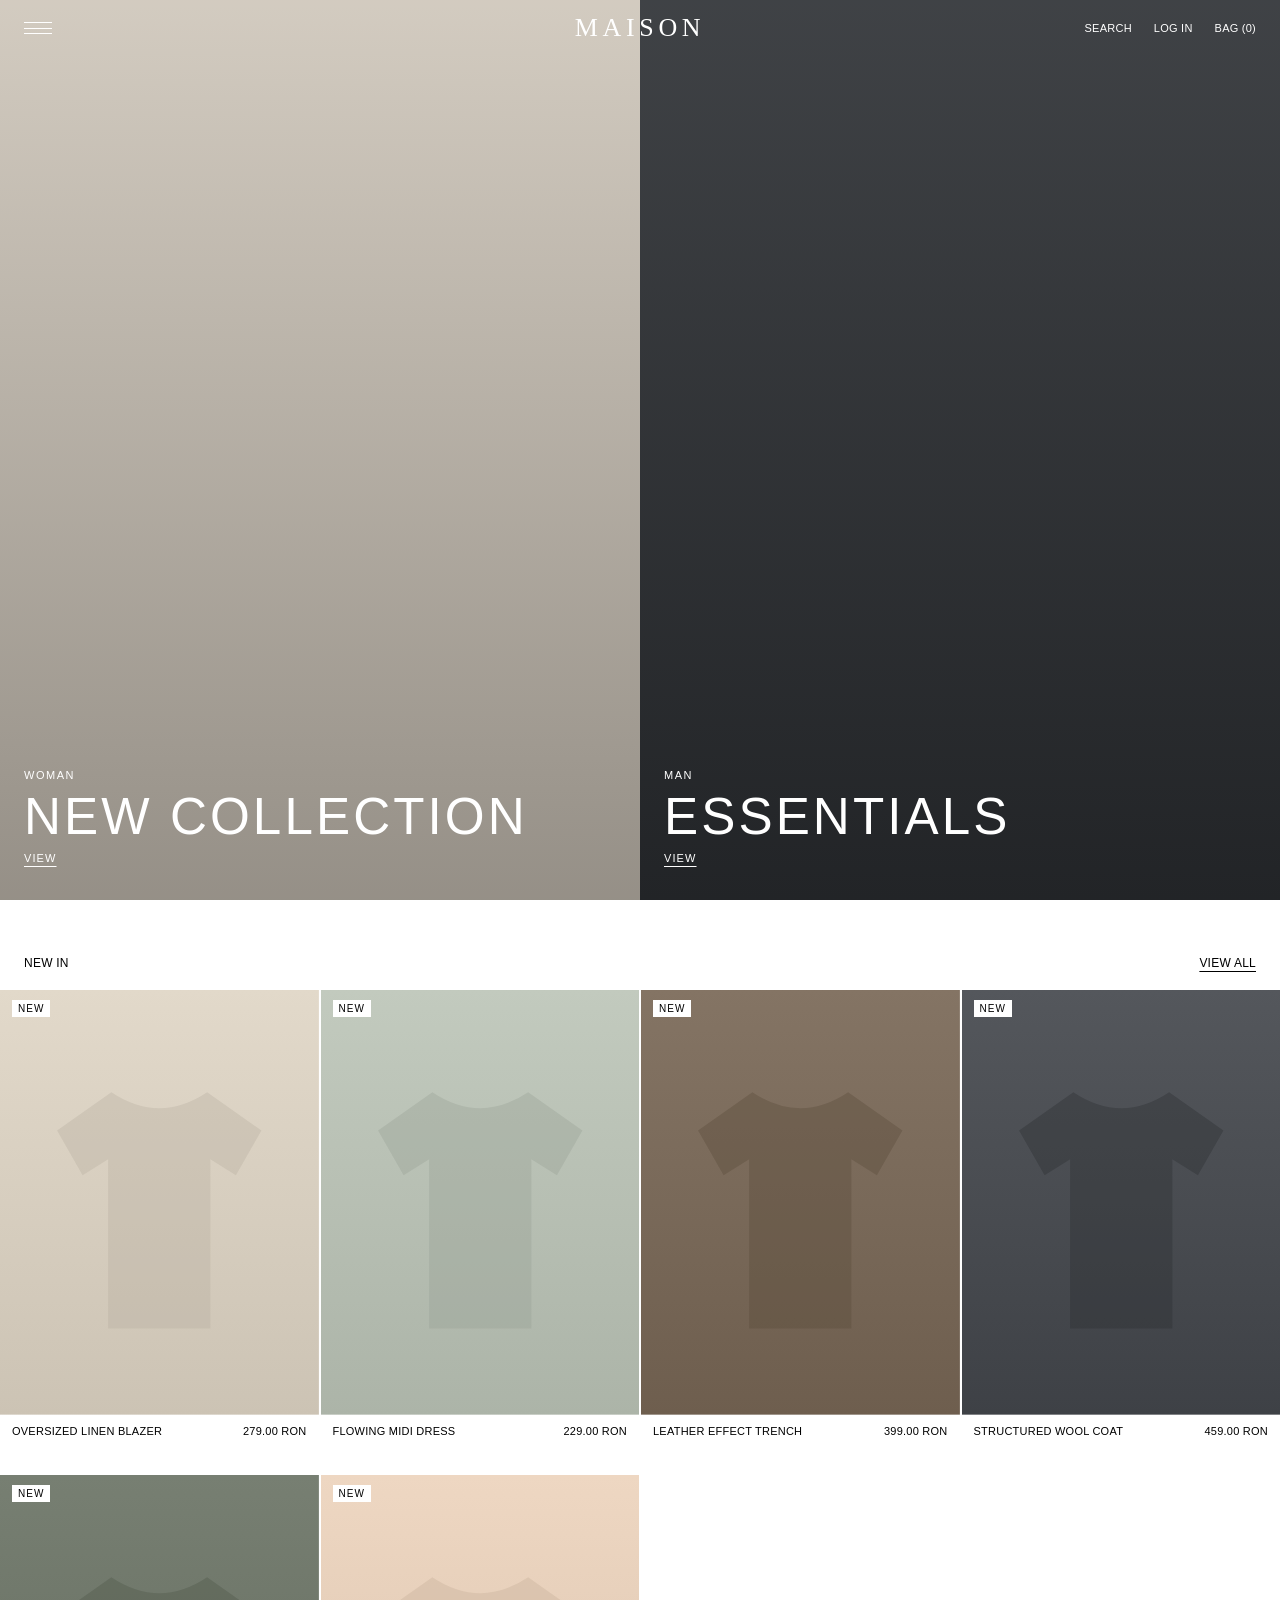
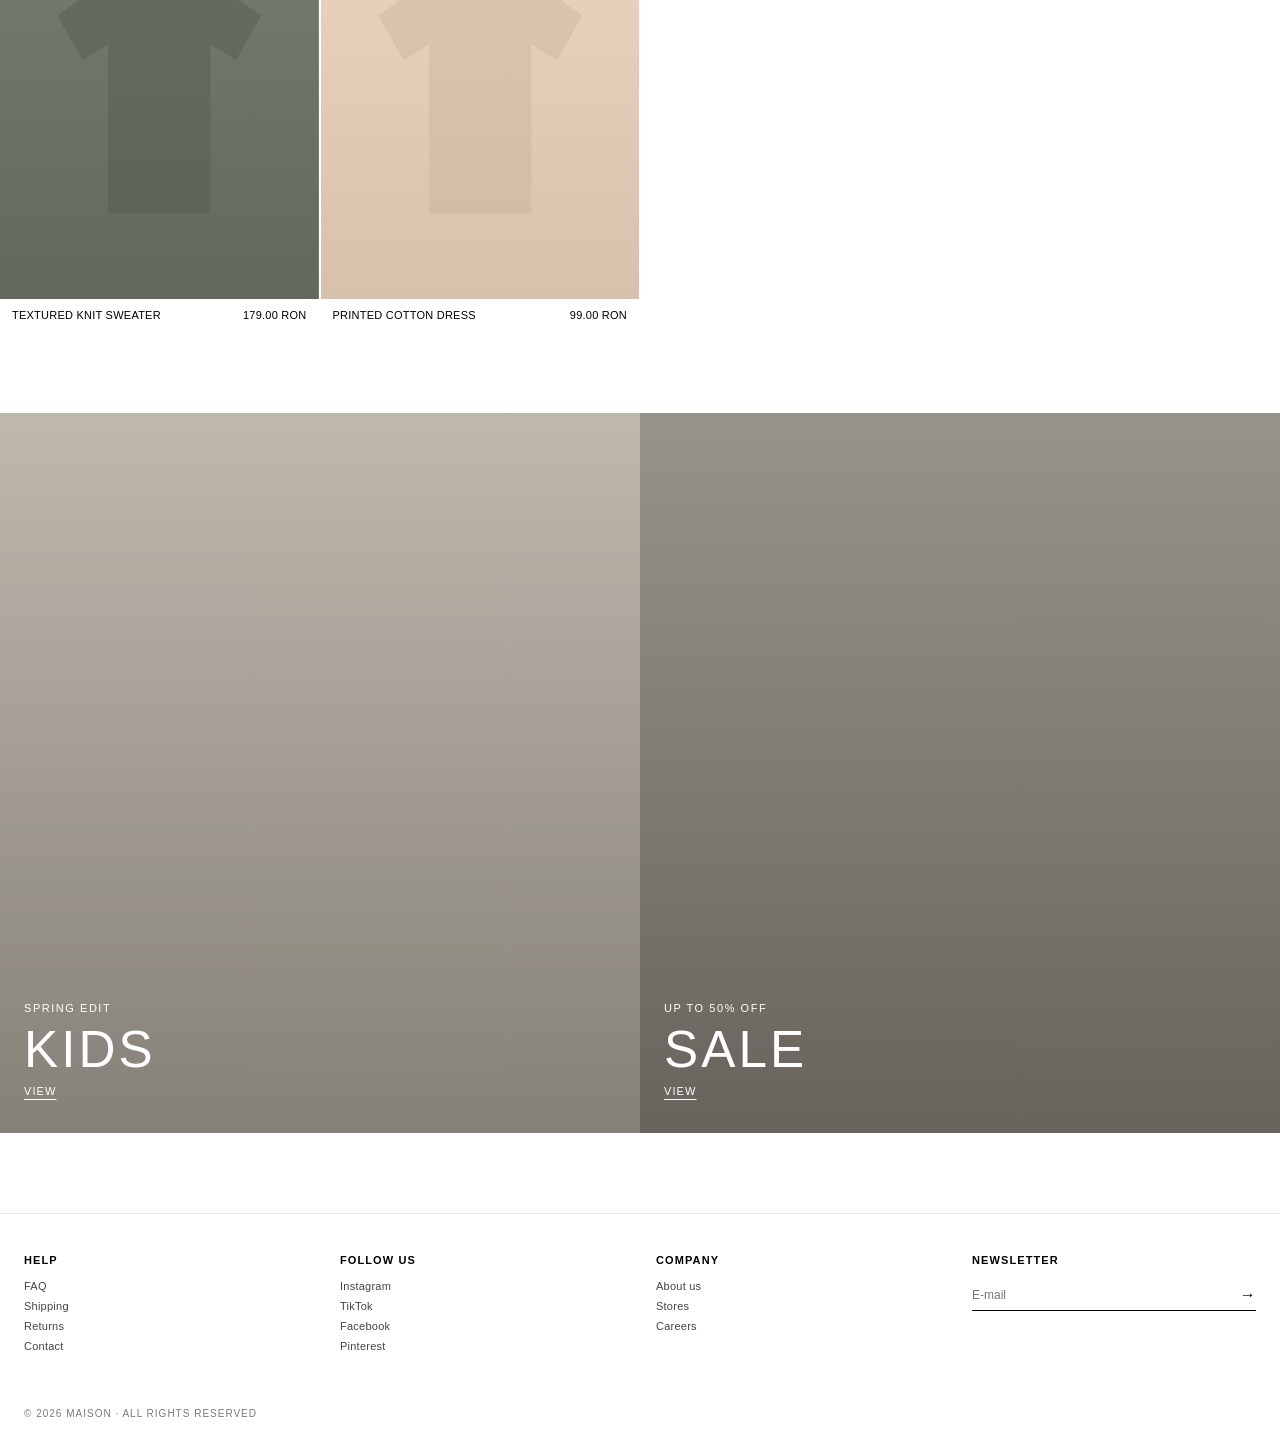
==== store/index.html @ 7ade6b81 "Add Zara-style fashion store (store/) Co-Authored-By: Claude Sonnet 5.5 <noreply@anthropic.com> Clau" ====
<!doctype html>
<html lang="en">
<head>
<meta charset="utf-8">
<meta name="viewport" content="width=device-width, initial-scale=1">
<title>MAISON — Fashion Store</title>
<meta name="description" content="Online fashion store: woman, man, kids.">
<link rel="stylesheet" href="styles.css">
</head>
<body>

<header id="header" class="header over">
  <button class="icon-btn menu-btn" id="menuBtn" aria-label="Menu"><span></span><span></span><span></span></button>
  <a href="#/" class="logo" id="logo">MAISON</a>
  <nav class="header-right">
    <button class="text-btn" id="searchBtn">SEARCH</button>
    <button class="text-btn hide-m" id="loginBtn">LOG IN</button>
    <button class="text-btn" id="cartBtn">BAG (<span id="cartCount">0</span>)</button>
  </nav>
</header>

<div class="overlay" id="overlay"></div>

<aside class="drawer left" id="menu" aria-hidden="true">
  <button class="close" data-close aria-label="Close">✕</button>
  <ul id="menuList"></ul>
  <ul class="menu-small">
    <li><a href="#/info/help">HELP</a></li>
    <li><a href="#/info/shipping">SHIPPING &amp; RETURNS</a></li>
    <li><a href="#/info/contact">CONTACT</a></li>
  </ul>
</aside>

<aside class="drawer right" id="cart" aria-hidden="true">
  <div class="drawer-head"><span>BAG</span><button class="close static" data-close aria-label="Close">✕</button></div>
  <div class="cart-body" id="cartBody"></div>
  <div class="cart-foot" id="cartFoot"></div>
</aside>

<div class="search" id="search" aria-hidden="true">
  <div class="search-top">
    <input id="searchInput" type="text" placeholder="SEARCH" autocomplete="off">
    <button class="close static" data-close aria-label="Close">✕</button>
  </div>
  <div class="grid" id="searchResults"></div>
</div>

<main id="app"></main>

<footer class="footer">
  <div class="footer-cols">
    <div>
      <h4>HELP</h4>
      <a href="#/info/help">FAQ</a><a href="#/info/shipping">Shipping</a><a href="#/info/shipping">Returns</a><a href="#/info/contact">Contact</a>
    </div>
    <div>
      <h4>FOLLOW US</h4>
      <a href="#">Instagram</a><a href="#">TikTok</a><a href="#">Facebook</a><a href="#">Pinterest</a>
    </div>
    <div>
      <h4>COMPANY</h4>
      <a href="#/info/about">About us</a><a href="#/info/contact">Stores</a><a href="#/info/about">Careers</a>
    </div>
    <div>
      <h4>NEWSLETTER</h4>
      <form id="newsletter" class="nl"><input type="email" placeholder="E-mail" required><button>→</button></form>
      <p class="muted" id="nlMsg"></p>
    </div>
  </div>
  <div class="footer-bottom"><span id="year"></span> <span class="sn"></span> · ALL RIGHTS RESERVED</div>
</footer>

<div class="toast" id="toast"></div>

<script src="config.js"></script>
<script src="products.js"></script>
<script src="app.js"></script>
</body>
</html>
---- store/styles.css ----
:root{--ink:#000;--bg:#fff;--muted:#7a7a7a;--line:#e5e5e5;--hh:56px;--pad:24px}
*{box-sizing:border-box;margin:0;padding:0}
html{scroll-behavior:smooth}
body{font-family:"Helvetica Neue",Helvetica,Arial,sans-serif;font-size:12px;letter-spacing:.02em;color:var(--ink);background:var(--bg);-webkit-font-smoothing:antialiased}
a{color:inherit;text-decoration:none}
button{font:inherit;color:inherit;background:none;border:0;cursor:pointer;letter-spacing:inherit}
ul{list-style:none}
img{display:block;max-width:100%}
.muted{color:var(--muted)}

/* header */
.header{position:fixed;inset:0 0 auto 0;height:var(--hh);display:flex;align-items:center;justify-content:space-between;padding:0 var(--pad);z-index:50;background:#fff;transition:background .25s,color .25s}
.header.over{background:transparent;color:#fff}
.header.over.scrolled{background:#fff;color:#000}
.logo{position:absolute;left:50%;transform:translateX(-50%);font-family:"Didot","Bodoni MT","Playfair Display",Georgia,serif;font-size:26px;letter-spacing:.18em;font-weight:400}
.header-right{display:flex;gap:22px}
.text-btn{font-size:11px;text-transform:uppercase}
.text-btn:hover{text-decoration:underline;text-underline-offset:4px}
.menu-btn{width:28px;height:20px;position:relative;display:flex;flex-direction:column;justify-content:space-between;padding:4px 0}
.menu-btn span{display:block;height:1px;background:currentColor;width:100%}

/* overlay + drawers */
.overlay{position:fixed;inset:0;background:rgba(0,0,0,.35);opacity:0;pointer-events:none;transition:opacity .3s;z-index:90}
.overlay.on{opacity:1;pointer-events:auto}
.drawer{position:fixed;top:0;bottom:0;width:min(420px,100%);background:#fff;z-index:100;transition:transform .35s cubic-bezier(.2,.7,.2,1);display:flex;flex-direction:column;color:#000}
.drawer.left{left:0;transform:translateX(-100%);padding:80px 32px 32px}
.drawer.right{right:0;transform:translateX(100%)}
.drawer.on{transform:none}
.close{font-size:16px;padding:8px}
.drawer.left .close{position:absolute;top:14px;right:18px}
.close.static{position:static}
#menuList li a{display:block;font-size:22px;padding:10px 0;letter-spacing:.04em}
#menuList li a:hover{opacity:.5}
.menu-small{margin-top:auto;display:grid;gap:10px;font-size:11px;padding-top:40px}
.drawer-head{display:flex;justify-content:space-between;align-items:center;padding:16px 24px;border-bottom:1px solid var(--line);font-size:13px}
.cart-body{flex:1;overflow:auto;padding:8px 24px}
.cart-empty{padding:60px 0;text-align:center;color:var(--muted)}
.cart-item{display:grid;grid-template-columns:84px 1fr;gap:14px;padding:16px 0;border-bottom:1px solid var(--line)}
.cart-item .ph{aspect-ratio:3/4}
.cart-item h5{font-weight:400;font-size:12px;margin-bottom:4px}
.cart-item .meta{color:var(--muted);margin-bottom:10px}
.qty{display:inline-flex;align-items:center;border:1px solid var(--line)}
.qty button{width:30px;height:30px;font-size:15px}
.qty span{min-width:28px;text-align:center}
.cart-item .rm{margin-left:14px;color:var(--muted);text-decoration:underline;text-underline-offset:3px;font-size:11px}
.cart-item .pr{float:right}
.cart-foot{border-top:1px solid var(--line);padding:18px 24px 24px}
.cart-foot .row{display:flex;justify-content:space-between;margin-bottom:8px}
.cart-foot .note{color:var(--muted);margin-bottom:14px}
.btn{display:block;width:100%;background:#000;color:#fff;padding:16px;text-align:center;font-size:12px;letter-spacing:.08em;text-transform:uppercase;transition:opacity .2s}
.btn:hover{opacity:.8}
.btn.light{background:#fff;color:#000;border:1px solid #000}
.btn:disabled{opacity:.3;cursor:not-allowed}

/* search */
.search{position:fixed;inset:0;background:#fff;z-index:110;transform:translateY(-100%);transition:transform .35s cubic-bezier(.2,.7,.2,1);overflow:auto;padding:0 var(--pad) 40px}
.search.on{transform:none}
.search-top{display:flex;align-items:center;gap:12px;height:var(--hh);border-bottom:1px solid #000;margin-bottom:24px;position:sticky;top:0;background:#fff;z-index:2}
.search-top input{flex:1;border:0;outline:0;font:inherit;font-size:16px;letter-spacing:.06em;text-transform:uppercase}

/* hero */
.hero{display:grid;grid-template-columns:1fr 1fr;height:100vh;min-height:520px}
.tile{position:relative;overflow:hidden;color:#fff;display:block;background:#ccc}
.tile .bg{position:absolute;inset:0;background-size:cover;background-position:center;transition:transform 1.2s cubic-bezier(.2,.7,.2,1)}
.tile:hover .bg{transform:scale(1.03)}
.tile .cap{position:absolute;left:var(--pad);bottom:36px;display:grid;gap:10px}
.tile .cap small{font-size:11px;letter-spacing:.14em}
.tile .cap b{font-weight:400;font-size:clamp(26px,4vw,52px);letter-spacing:.06em;line-height:1}
.tile .cap u{font-size:11px;text-underline-offset:4px;letter-spacing:.1em}
.banners{display:grid;grid-template-columns:1fr 1fr;height:80vh;min-height:420px}
.section-title{padding:56px var(--pad) 20px;display:flex;justify-content:space-between;align-items:baseline;font-size:12px}
.section-title a{text-decoration:underline;text-underline-offset:4px}

/* grid + cards */
.grid{display:grid;grid-template-columns:repeat(4,1fr);gap:2px 2px}
.card{position:relative;display:block;padding-bottom:36px;background:#fff}
.card .ph{aspect-ratio:3/4;overflow:hidden;position:relative}
.card .ph .layer{position:absolute;inset:0;transition:opacity .4s}
.card .ph .layer.b{opacity:0}
.card:hover .ph .layer.b{opacity:1}
.card .info{padding:10px 12px 0;display:flex;justify-content:space-between;gap:12px;font-size:11px;text-transform:uppercase}
.card .info .p{white-space:nowrap}
.card .info .old{color:var(--muted);text-decoration:line-through;margin-right:6px}
.card .info .sale{color:#c1121f}
.badge{position:absolute;top:10px;left:12px;font-size:10px;letter-spacing:.1em;background:#fff;padding:3px 6px;z-index:2}

.ph{background-size:cover;background-position:center;position:relative}
.ph svg{position:absolute;inset:0;width:100%;height:100%}

/* catalog */
.page{padding-top:var(--hh)}
.catalog-head{display:flex;justify-content:space-between;align-items:center;padding:28px var(--pad) 18px}
.catalog-head h1{font-weight:400;font-size:13px;letter-spacing:.12em}
.filters{display:flex;gap:18px;align-items:center}
.filters select{font:inherit;border:0;border-bottom:1px solid #000;background:none;padding:4px 0;text-transform:uppercase;outline:0;cursor:pointer}
.empty{padding:80px var(--pad);text-align:center;color:var(--muted)}

/* product */
.product{display:grid;grid-template-columns:1fr 420px;gap:0;padding-top:var(--hh)}
.gallery{display:grid;grid-template-columns:1fr 1fr;gap:2px}
.gallery .ph{aspect-ratio:3/4}
.gallery .ph:first-child{grid-column:1/-1}
.pinfo{position:sticky;top:var(--hh);align-self:start;padding:32px;display:grid;gap:18px;height:calc(100vh - var(--hh));overflow:auto}
.pinfo h1{font-weight:400;font-size:13px;letter-spacing:.06em;text-transform:uppercase}
.pinfo .price{font-size:13px}
.pinfo .price .old{color:var(--muted);text-decoration:line-through;margin-right:8px}
.pinfo .price .sale{color:#c1121f}
.pinfo .desc{line-height:1.6;color:#333}
.pinfo .color{color:var(--muted)}
.sizes{display:grid;grid-template-columns:repeat(3,1fr);border-top:1px solid var(--line)}
.sizes button{padding:14px 12px;text-align:left;border-bottom:1px solid var(--line);font-size:12px;text-transform:uppercase}
.sizes button:hover{background:#f6f6f6}
.sizes button.sel{background:#000;color:#fff}
.crumbs{color:var(--muted);font-size:11px}
.crumbs a:hover{color:#000}
.shipinfo{color:var(--muted);line-height:1.6;font-size:11px}

/* info pages */
.info-page{max-width:720px;margin:0 auto;padding:calc(var(--hh) + 56px) var(--pad) 80px;line-height:1.7}
.info-page h1{font-weight:400;font-size:18px;letter-spacing:.1em;margin-bottom:24px}
.info-page p{margin-bottom:14px;font-size:13px}

/* footer */
.footer{margin-top:80px;border-top:1px solid var(--line);padding:40px var(--pad) 24px}
.footer-cols{display:grid;grid-template-columns:repeat(4,1fr);gap:32px}
.footer h4{font-size:11px;font-weight:700;margin-bottom:14px;letter-spacing:.1em}
.footer a{display:block;color:#444;margin-bottom:8px;font-size:11px}
.footer a:hover{color:#000;text-decoration:underline}
.nl{display:flex;border-bottom:1px solid #000}
.nl input{flex:1;border:0;outline:0;padding:8px 0;font:inherit;background:none}
.nl button{font-size:16px}
.footer-bottom{margin-top:48px;color:var(--muted);font-size:10px;letter-spacing:.1em}

.toast{position:fixed;left:50%;bottom:28px;transform:translate(-50%,20px);background:#000;color:#fff;padding:12px 20px;opacity:0;pointer-events:none;transition:.3s;z-index:200;font-size:11px;letter-spacing:.08em}
.toast.on{opacity:1;transform:translate(-50%,0)}

@media (max-width:1000px){
  .grid{grid-template-columns:repeat(3,1fr)}
  .product{grid-template-columns:1fr}
  .pinfo{position:static;height:auto}
  .footer-cols{grid-template-columns:1fr 1fr}
}
@media (max-width:640px){
  :root{--pad:14px}
  .hide-m{display:none}
  .logo{font-size:20px}
  .header-right{gap:14px}
  .grid{grid-template-columns:repeat(2,1fr)}
  .hero,.banners{grid-template-columns:1fr}
  .hero{height:auto}.hero .tile{height:70vh}
  .banners{height:auto}.banners .tile{height:55vh}
  .gallery{grid-template-columns:1fr}
  .catalog-head{flex-direction:column;align-items:flex-start;gap:12px}
}
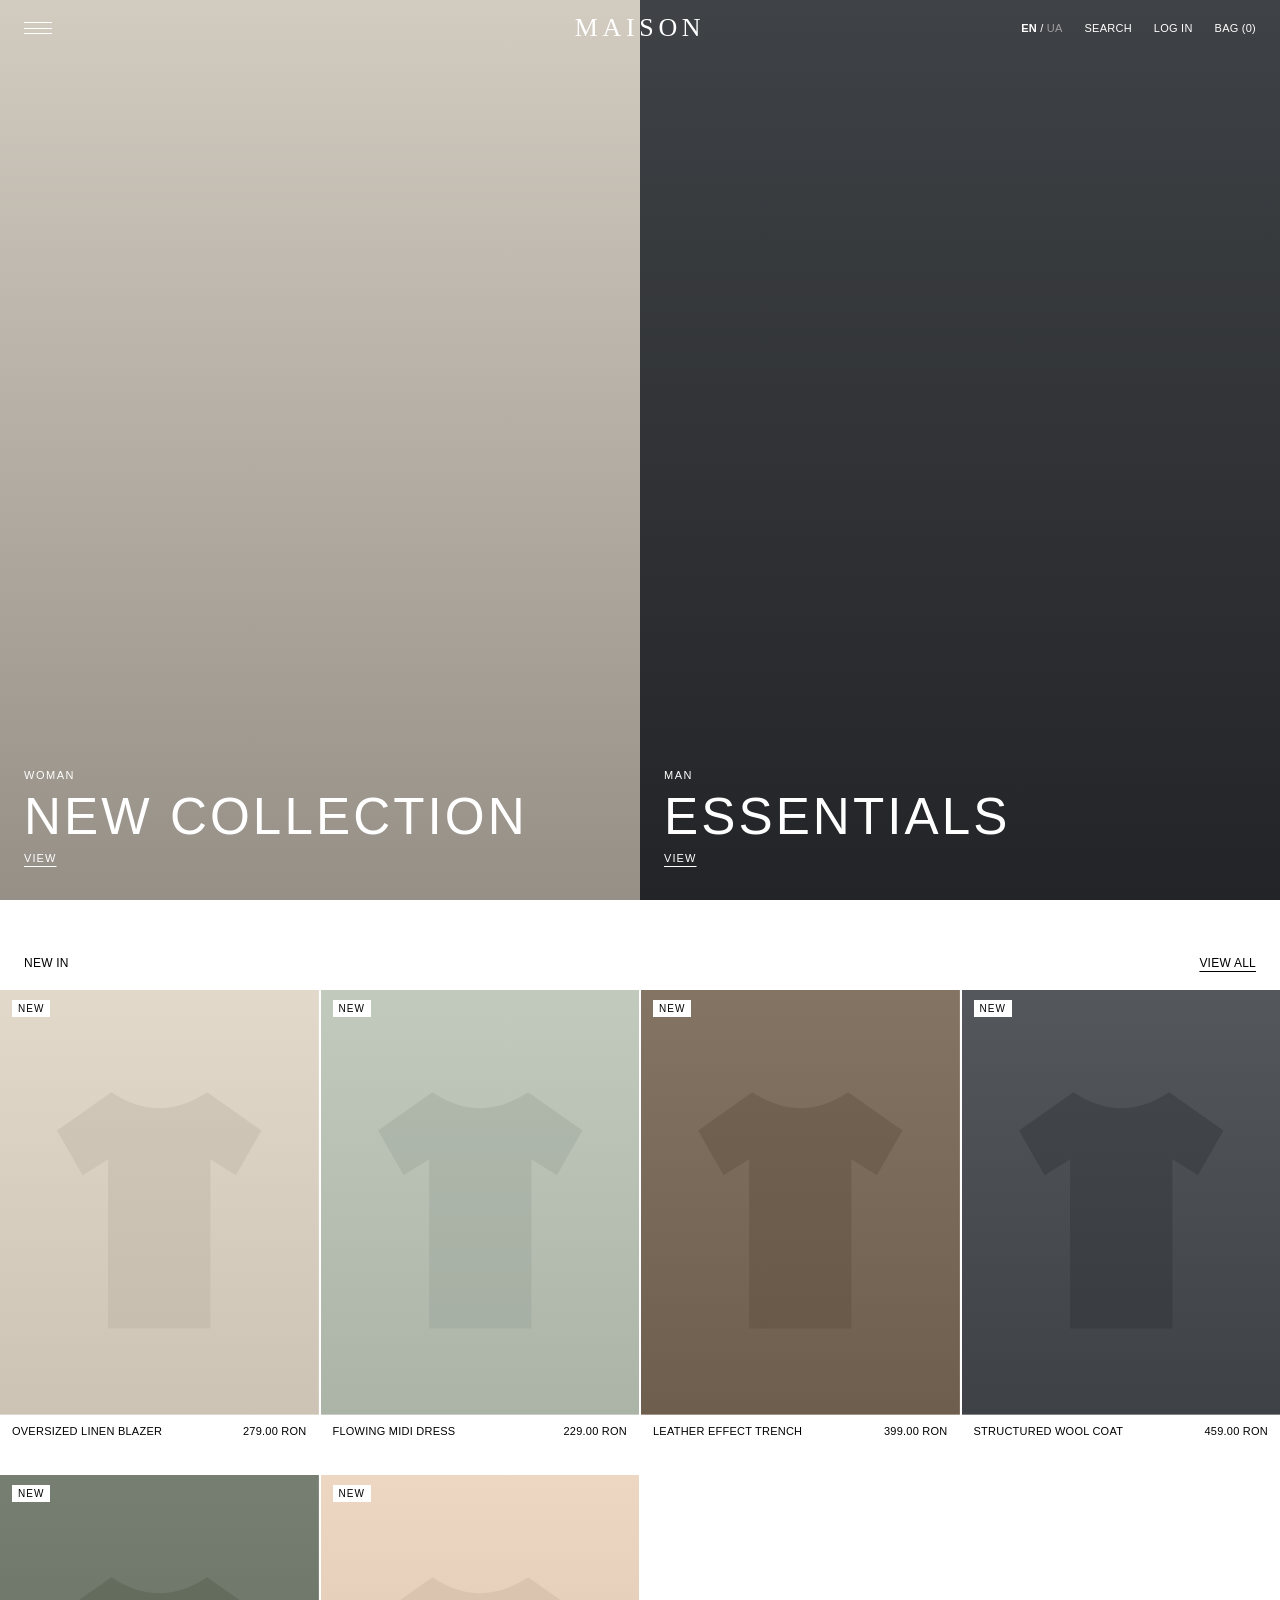
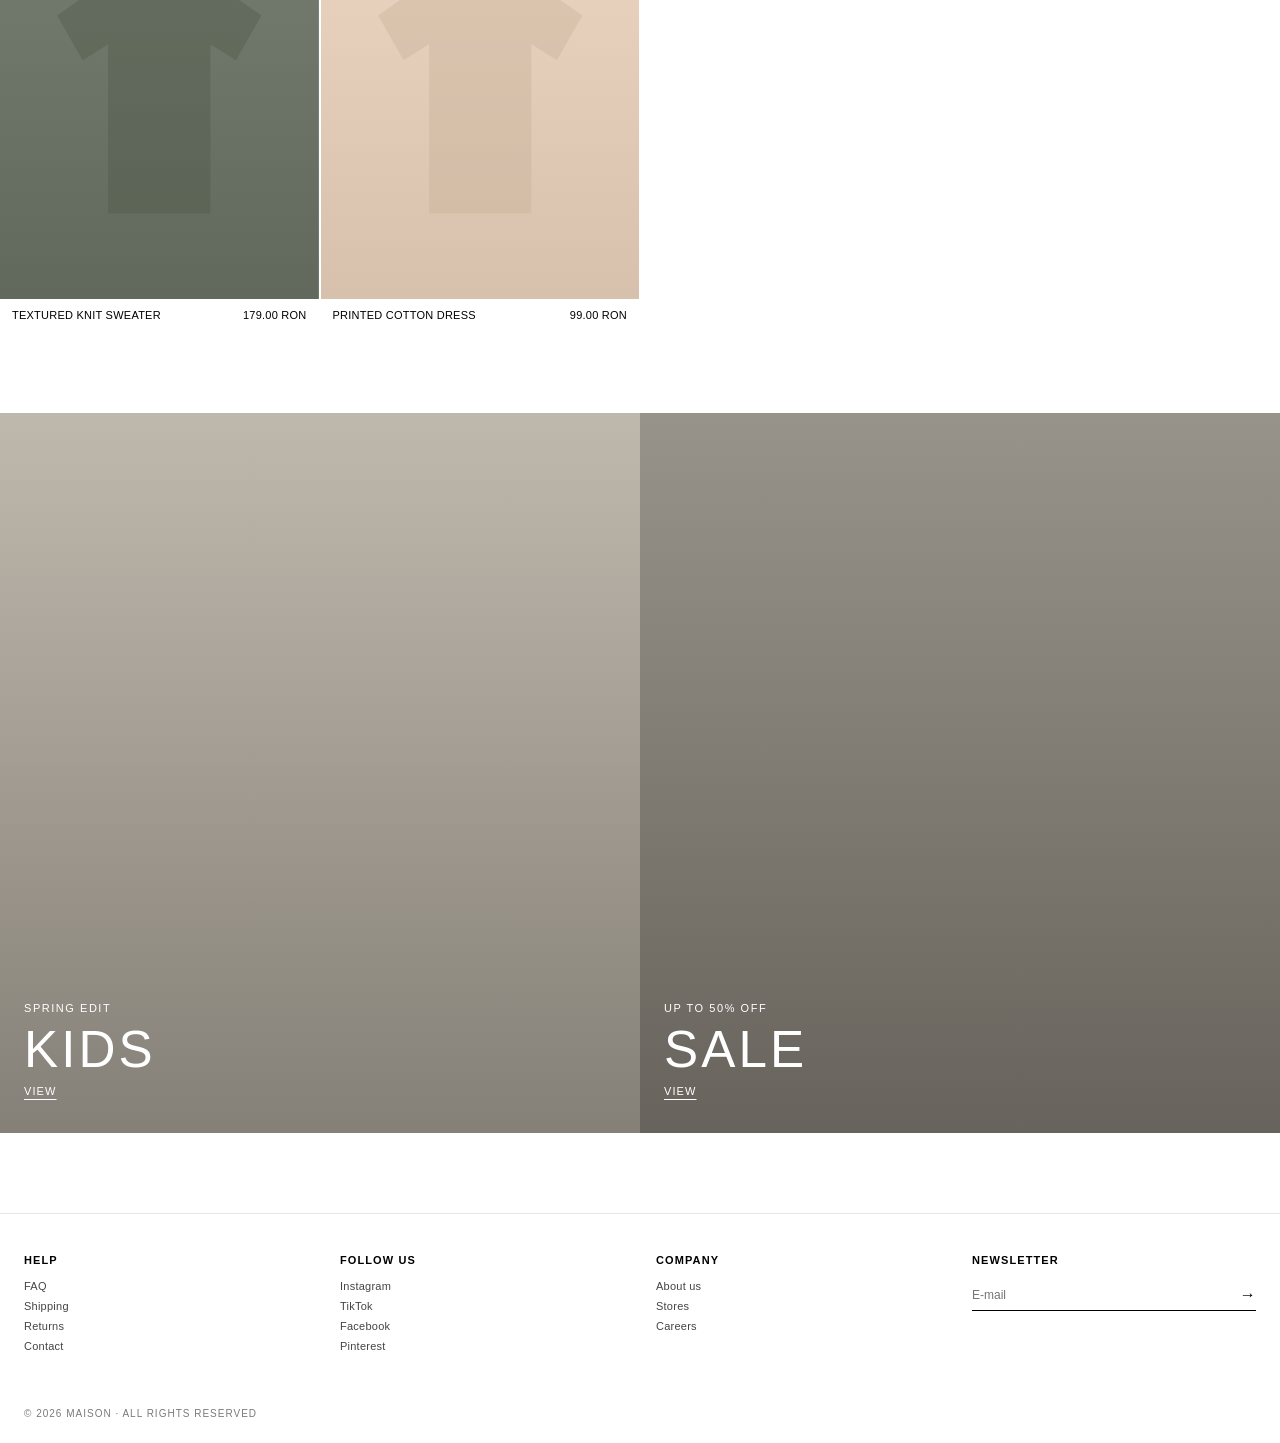
==== commit 4a8ee68b: "Add English/Ukrainian language switcher to store Co-Authored-By: Claude Sonnet 5.5 <noreply@anthropi" ====
--- a/store/index.html
+++ b/store/index.html
@@ -11,11 +11,12 @@
 
 <header id="header" class="header over">
   <button class="icon-btn menu-btn" id="menuBtn" aria-label="Menu"><span></span><span></span><span></span></button>
-  <a href="#/" class="logo" id="logo">MAISON</a>
+  <a href="#home" class="logo" id="logo">MAISON</a>
   <nav class="header-right">
-    <button class="text-btn" id="searchBtn">SEARCH</button>
-    <button class="text-btn hide-m" id="loginBtn">LOG IN</button>
-    <button class="text-btn" id="cartBtn">BAG (<span id="cartCount">0</span>)</button>
+    <button class="text-btn lang hide-m"><span data-setlang="en">EN</span> / <span data-setlang="uk">UA</span></button>
+    <button class="text-btn" id="searchBtn" data-i18n="search">SEARCH</button>
+    <button class="text-btn hide-m" id="loginBtn" data-i18n="login">LOG IN</button>
+    <button class="text-btn" id="cartBtn"><span data-i18n="bag">BAG</span> (<span id="cartCount">0</span>)</button>
   </nav>
 </header>
 
@@ -25,21 +26,22 @@
   <button class="close" data-close aria-label="Close">✕</button>
   <ul id="menuList"></ul>
   <ul class="menu-small">
-    <li><a href="#/info/help">HELP</a></li>
-    <li><a href="#/info/shipping">SHIPPING &amp; RETURNS</a></li>
-    <li><a href="#/info/contact">CONTACT</a></li>
+    <li><a href="#info-help" data-i18n="help">HELP</a></li>
+    <li><a href="#info-shipping" data-i18n="shipRet">SHIPPING &amp; RETURNS</a></li>
+    <li><a href="#info-contact" data-i18n="contact">CONTACT</a></li>
+    <li class="lang-row"><span data-setlang="en">EN</span> <span data-setlang="uk">UA</span></li>
   </ul>
 </aside>
 
 <aside class="drawer right" id="cart" aria-hidden="true">
-  <div class="drawer-head"><span>BAG</span><button class="close static" data-close aria-label="Close">✕</button></div>
+  <div class="drawer-head"><span data-i18n="bag">BAG</span><button class="close static" data-close aria-label="Close">✕</button></div>
   <div class="cart-body" id="cartBody"></div>
   <div class="cart-foot" id="cartFoot"></div>
 </aside>
 
 <div class="search" id="search" aria-hidden="true">
   <div class="search-top">
-    <input id="searchInput" type="text" placeholder="SEARCH" autocomplete="off">
+    <input id="searchInput" type="text" data-i18n-ph="search" placeholder="SEARCH" autocomplete="off">
     <button class="close static" data-close aria-label="Close">✕</button>
   </div>
   <div class="grid" id="searchResults"></div>
@@ -50,24 +52,24 @@
 <footer class="footer">
   <div class="footer-cols">
     <div>
-      <h4>HELP</h4>
-      <a href="#/info/help">FAQ</a><a href="#/info/shipping">Shipping</a><a href="#/info/shipping">Returns</a><a href="#/info/contact">Contact</a>
+      <h4 data-i18n="help">HELP</h4>
+      <a href="#info-help" data-i18n="faq">FAQ</a><a href="#info-shipping" data-i18n="shipping">Shipping</a><a href="#info-shipping" data-i18n="returns">Returns</a><a href="#info-contact" data-i18n="contactL">Contact</a>
     </div>
     <div>
-      <h4>FOLLOW US</h4>
+      <h4 data-i18n="follow">FOLLOW US</h4>
       <a href="#">Instagram</a><a href="#">TikTok</a><a href="#">Facebook</a><a href="#">Pinterest</a>
     </div>
     <div>
-      <h4>COMPANY</h4>
-      <a href="#/info/about">About us</a><a href="#/info/contact">Stores</a><a href="#/info/about">Careers</a>
+      <h4 data-i18n="company">COMPANY</h4>
+      <a href="#info-about" data-i18n="about">About us</a><a href="#info-contact" data-i18n="stores">Stores</a><a href="#info-about" data-i18n="careers">Careers</a>
     </div>
     <div>
-      <h4>NEWSLETTER</h4>
-      <form id="newsletter" class="nl"><input type="email" placeholder="E-mail" required><button>→</button></form>
+      <h4 data-i18n="newsletter">NEWSLETTER</h4>
+      <form id="newsletter" class="nl"><input type="email" data-i18n-ph="email" placeholder="E-mail" required><button>→</button></form>
       <p class="muted" id="nlMsg"></p>
     </div>
   </div>
-  <div class="footer-bottom"><span id="year"></span> <span class="sn"></span> · ALL RIGHTS RESERVED</div>
+  <div class="footer-bottom"><span id="year"></span> <span class="sn"></span> · <span data-i18n="rights">ALL RIGHTS RESERVED</span></div>
 </footer>
 
 <div class="toast" id="toast"></div>
--- a/store/styles.css
+++ b/store/styles.css
@@ -152,3 +152,9 @@
   .gallery{grid-template-columns:1fr}
   .catalog-head{flex-direction:column;align-items:flex-start;gap:12px}
 }
+
+/* language switch */
+.lang [data-setlang],.lang-row [data-setlang]{cursor:pointer;opacity:.5}
+[data-setlang].act{opacity:1;font-weight:700}
+.lang-row{display:flex;gap:16px;font-size:12px}
+.lang-row [data-setlang]{padding:4px 0}
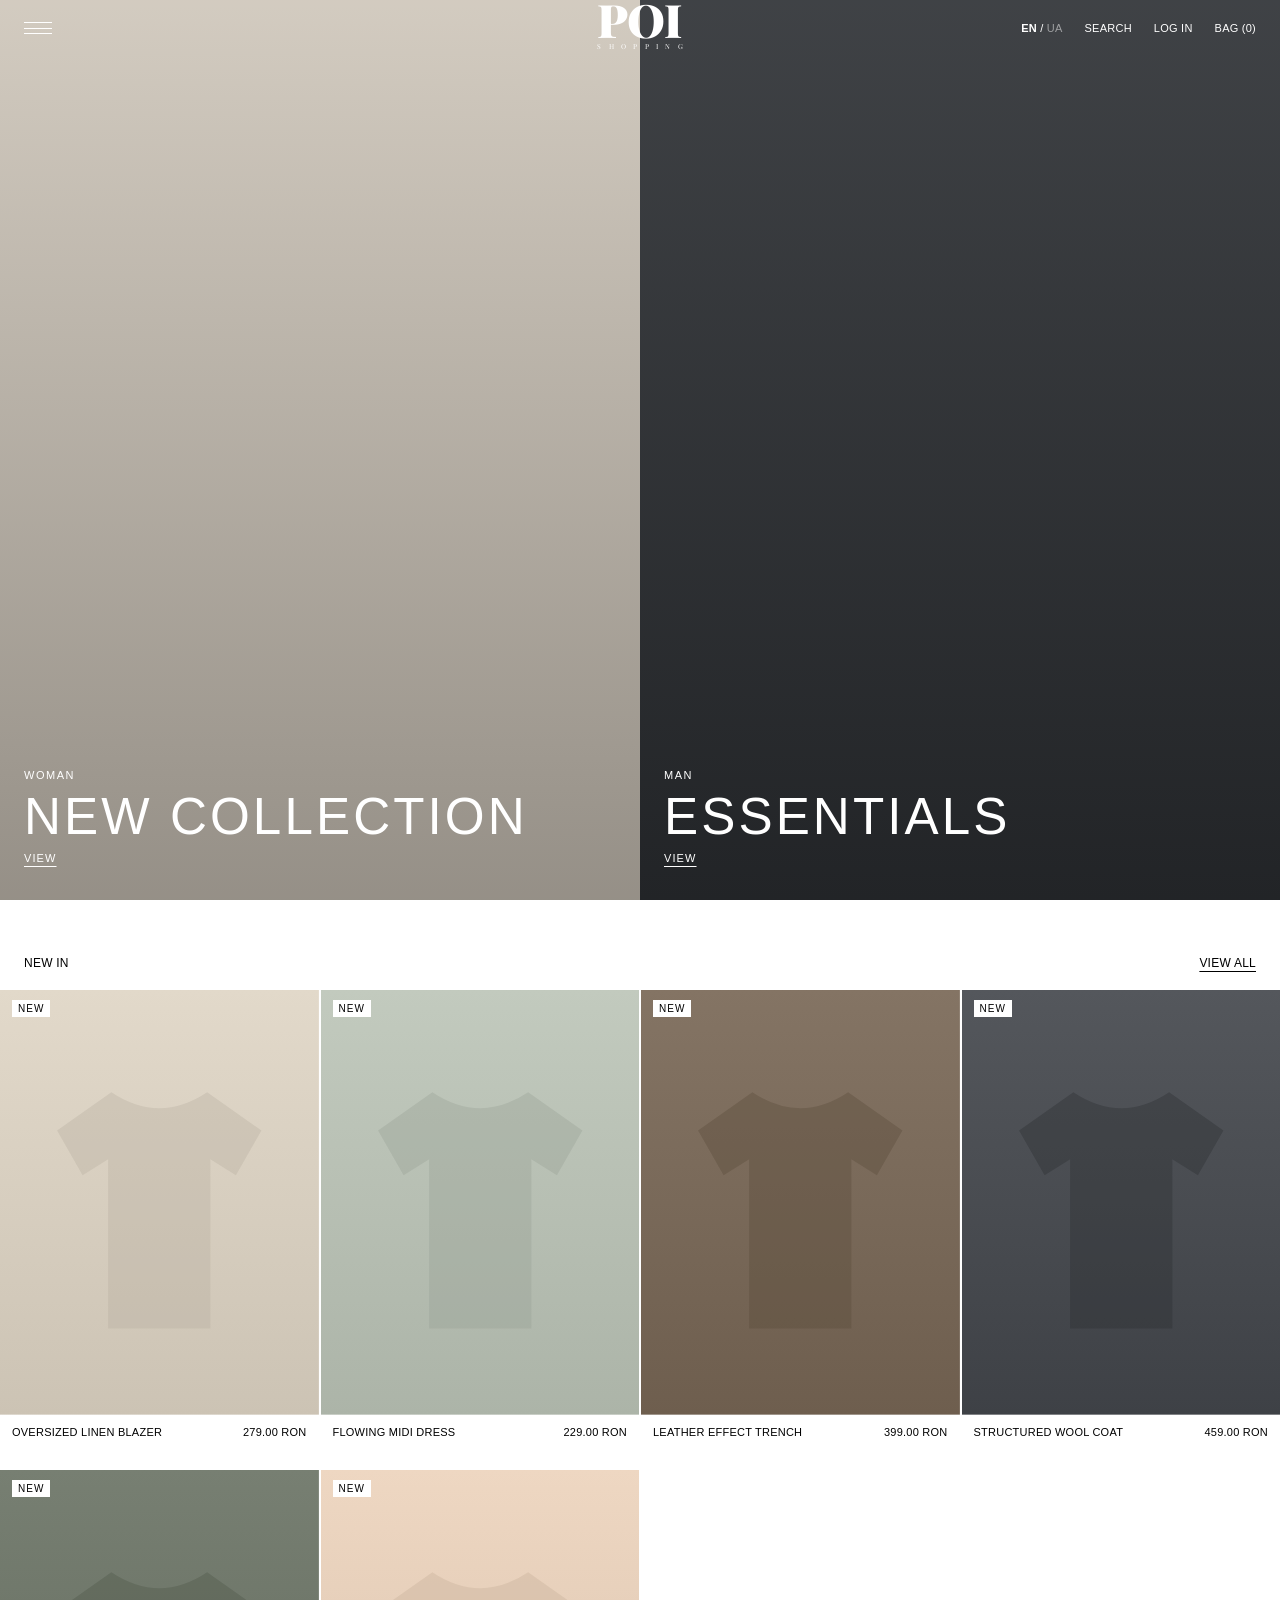
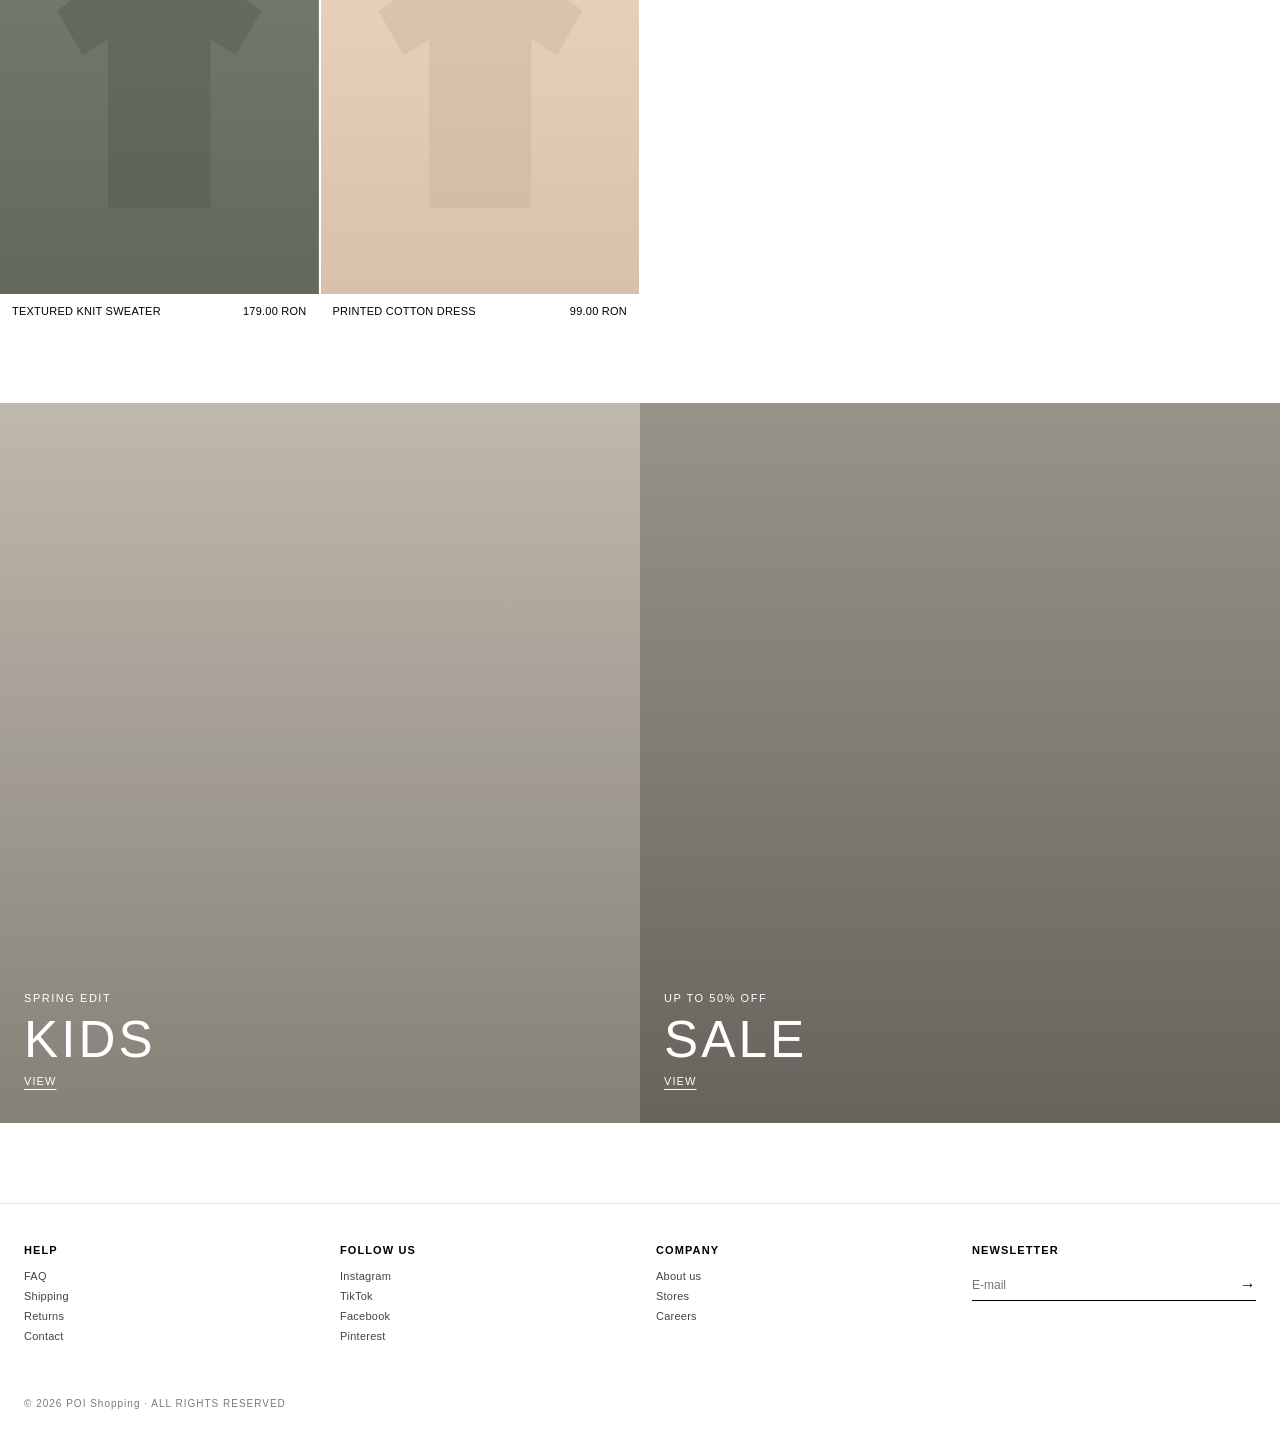
==== commit fe557b19: "Add POI Shopping logo (stacked serif wordmark) and rename store Co-Authored-By: Claude Sonnet 5.5 <n" ====
--- a/store/index.html
+++ b/store/index.html
@@ -3,15 +3,18 @@
 <head>
 <meta charset="utf-8">
 <meta name="viewport" content="width=device-width, initial-scale=1">
-<title>MAISON — Fashion Store</title>
+<title>POI Shopping — Fashion Store</title>
 <meta name="description" content="Online fashion store: woman, man, kids.">
+<link rel="preconnect" href="https://fonts.googleapis.com">
+<link rel="stylesheet" href="https://fonts.googleapis.com/css2?family=Playfair+Display:wght@400;900&display=swap">
+<link rel="icon" href="data:image/svg+xml,%3Csvg xmlns='http://www.w3.org/2000/svg' viewBox='0 0 64 64'%3E%3Crect width='64' height='64' fill='%23000'/%3E%3Ctext x='32' y='43' text-anchor='middle' font-family='Georgia,serif' font-weight='900' font-size='28' fill='%23fff'%3EPOI%3C/text%3E%3C/svg%3E">
 <link rel="stylesheet" href="styles.css">
 </head>
 <body>
 
 <header id="header" class="header over">
   <button class="icon-btn menu-btn" id="menuBtn" aria-label="Menu"><span></span><span></span><span></span></button>
-  <a href="#home" class="logo" id="logo">MAISON</a>
+  <a href="#home" class="logo" id="logo" aria-label="POI Shopping"><svg viewBox="0 0 186 100" role="img" aria-hidden="true"><text x="0" y="71" font-family="'Playfair Display',Georgia,'Times New Roman',serif" font-weight="900" font-size="100" style="letter-spacing:-.02em" fill="currentColor">POI</text><text x="0" y="96" textLength="186" lengthAdjust="spacing" font-family="'Playfair Display',Georgia,'Times New Roman',serif" font-weight="400" font-size="15" fill="currentColor">SHOPPING</text></svg></a>
   <nav class="header-right">
     <button class="text-btn lang hide-m"><span data-setlang="en">EN</span> / <span data-setlang="uk">UA</span></button>
     <button class="text-btn" id="searchBtn" data-i18n="search">SEARCH</button>
--- a/store/styles.css
+++ b/store/styles.css
@@ -12,7 +12,8 @@
 .header{position:fixed;inset:0 0 auto 0;height:var(--hh);display:flex;align-items:center;justify-content:space-between;padding:0 var(--pad);z-index:50;background:#fff;transition:background .25s,color .25s}
 .header.over{background:transparent;color:#fff}
 .header.over.scrolled{background:#fff;color:#000}
-.logo{position:absolute;left:50%;transform:translateX(-50%);font-family:"Didot","Bodoni MT","Playfair Display",Georgia,serif;font-size:26px;letter-spacing:.18em;font-weight:400}
+.logo{position:absolute;left:50%;transform:translateX(-50%);display:block;height:46px}
+.logo svg{height:100%;width:auto;display:block;overflow:visible}
 .header-right{display:flex;gap:22px}
 .text-btn{font-size:11px;text-transform:uppercase}
 .text-btn:hover{text-decoration:underline;text-underline-offset:4px}
@@ -72,13 +73,14 @@
 .section-title a{text-decoration:underline;text-underline-offset:4px}
 
 /* grid + cards */
-.grid{display:grid;grid-template-columns:repeat(4,1fr);gap:2px 2px}
-.card{position:relative;display:block;padding-bottom:36px;background:#fff}
+.grid{display:grid;grid-template-columns:repeat(4,minmax(0,1fr));gap:2px}
+.card{position:relative;display:block;min-width:0;padding-bottom:28px;background:#fff}
 .card .ph{aspect-ratio:3/4;overflow:hidden;position:relative}
 .card .ph .layer{position:absolute;inset:0;transition:opacity .4s}
 .card .ph .layer.b{opacity:0}
 .card:hover .ph .layer.b{opacity:1}
-.card .info{padding:10px 12px 0;display:flex;justify-content:space-between;gap:12px;font-size:11px;text-transform:uppercase}
+.card .info{padding:10px 12px 0;display:grid;grid-template-columns:minmax(0,1fr) auto;align-items:start;gap:4px 12px;font-size:11px;line-height:1.35;text-transform:uppercase}
+.card .info>span:first-child{overflow-wrap:anywhere}
 .card .info .p{white-space:nowrap}
 .card .info .old{color:var(--muted);text-decoration:line-through;margin-right:6px}
 .card .info .sale{color:#c1121f}
@@ -97,7 +99,7 @@
 
 /* product */
 .product{display:grid;grid-template-columns:1fr 420px;gap:0;padding-top:var(--hh)}
-.gallery{display:grid;grid-template-columns:1fr 1fr;gap:2px}
+.gallery{display:grid;grid-template-columns:minmax(0,1fr) minmax(0,1fr);gap:2px}
 .gallery .ph{aspect-ratio:3/4}
 .gallery .ph:first-child{grid-column:1/-1}
 .pinfo{position:sticky;top:var(--hh);align-self:start;padding:32px;display:grid;gap:18px;height:calc(100vh - var(--hh));overflow:auto}
@@ -135,7 +137,7 @@
 .toast.on{opacity:1;transform:translate(-50%,0)}
 
 @media (max-width:1000px){
-  .grid{grid-template-columns:repeat(3,1fr)}
+  .grid{grid-template-columns:repeat(3,minmax(0,1fr))}
   .product{grid-template-columns:1fr}
   .pinfo{position:static;height:auto}
   .footer-cols{grid-template-columns:1fr 1fr}
@@ -143,9 +145,11 @@
 @media (max-width:640px){
   :root{--pad:14px}
   .hide-m{display:none}
-  .logo{font-size:20px}
+  .logo{height:40px}
   .header-right{gap:14px}
-  .grid{grid-template-columns:repeat(2,1fr)}
+  .grid{grid-template-columns:repeat(2,minmax(0,1fr))}
+  .card .info{grid-template-columns:minmax(0,1fr);padding:8px 10px 0}
+  .card .info .p{white-space:normal}
   .hero,.banners{grid-template-columns:1fr}
   .hero{height:auto}.hero .tile{height:70vh}
   .banners{height:auto}.banners .tile{height:55vh}
